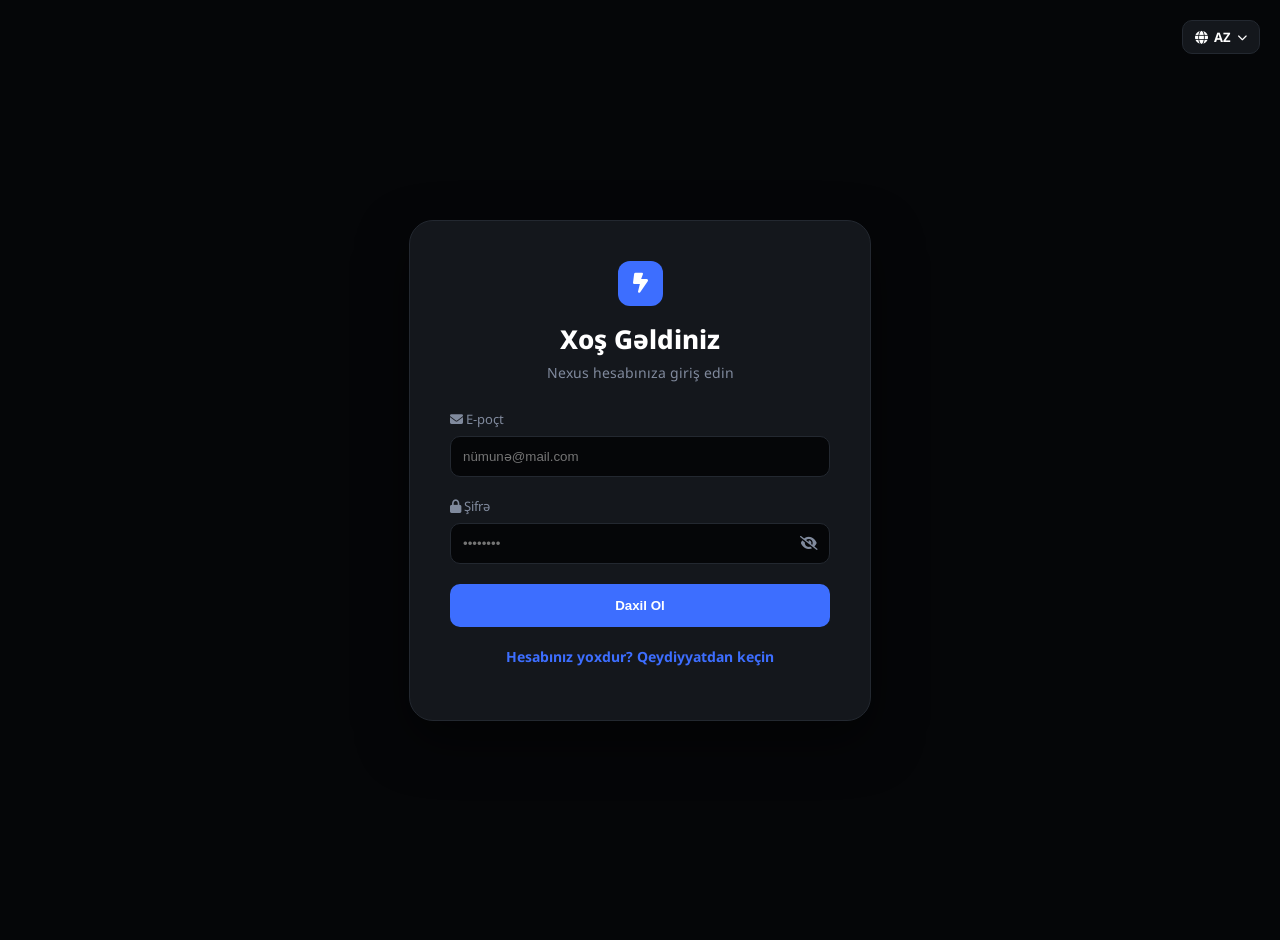
==== auth.html @ 700020e2 "Nexus Crypto Pro v2.0.0" ====
<!DOCTYPE html>
<html lang="en">

<head>
    <meta charset="UTF-8">
    <meta name="viewport" content="width=device-width, initial-scale=1.0">
    <title>Nexus Pro | Giriş və Qeydiyyat</title>
    <link rel="stylesheet" href="css/auth-style.css">
    <link rel="stylesheet" href="https://cdnjs.cloudflare.com/ajax/libs/font-awesome/6.4.0/css/all.min.css">
    <link href="https://fonts.googleapis.com/css2?family=Noto+Sans:wght@300;400;600;800&family=Plus+Jakarta+Sans:wght@300;400;600;800&display=swap" rel="stylesheet">
    <meta name="theme-color" content="#050608">
</head>

<body class="auth-page">
    <!-- Language Selector -->
    <div class="auth-lang-selector" id="lang-selector">
        <button class="lang-btn" id="lang-btn" onclick="toggleLangDropdown()">
            <i class="fa-solid fa-globe"></i>
            <span id="lang-current">AZ</span>
            <i class="fa-solid fa-chevron-down lang-chevron" id="lang-chevron"></i>
        </button>
        <div class="lang-dropdown" id="lang-dropdown">
            <div class="lang-option active" onclick="setLanguage('az')" data-lang="az">
                <span class="lang-flag">🇦🇿</span><span>Azərbaycan</span><span class="lang-code">AZ</span>
            </div>
            <div class="lang-option" onclick="setLanguage('en')" data-lang="en">
                <span class="lang-flag">🇬🇧</span><span>English</span><span class="lang-code">EN</span>
            </div>
            <div class="lang-option" onclick="setLanguage('ru')" data-lang="ru">
                <span class="lang-flag">🇷🇺</span><span>Русский</span><span class="lang-code">RU</span>
            </div>
        </div>
    </div>
    <div class="auth-wrapper">
        <div class="auth-container">
            <div id="login-section" class="auth-card">
                <div class="auth-header">
                    <div class="logo-box" style="margin: 0 auto 15px;"><i class="fa-solid fa-bolt-lightning"></i></div>
                    <h2 data-i18n="auth_welcome">Xoş Gəldiniz</h2>
                    <p data-i18n="auth_login_sub">Nexus hesabınıza giriş edin</p>
                </div>
                <div class="input-group">
                    <label><i class="fa-solid fa-envelope"></i> <span data-i18n="email">E-poçt</span></label>
                    <input type="email" id="login-email" placeholder="nümunə@mail.com">
                </div>
                <div class="input-group">
                    <label><i class="fa-solid fa-lock"></i> <span data-i18n="password">Şifrə</span></label>
                    <div class="pass-box">
                        <input type="password" id="login-pass" class="password-input" placeholder="••••••••">
                        <i class="fa-solid fa-eye-slash toggle-pass"></i>
                    </div>
                </div>
                <button id="btn-login" class="btn-primary" data-i18n="login_btn">Daxil Ol</button>
                <p class="auth-switch"><span data-i18n="no_account">Hesabınız yoxdur?</span> <span id="go-to-reg" data-i18n="register_link">Qeydiyyatdan keçin</span></p>
            </div>

            <div id="register-section" class="auth-card" style="display: none;">
                <div class="auth-header">
                    <h2 data-i18n="new_account">Yeni Hesab</h2>
                    <p data-i18n="reg_sub">Məlumatlarınızı daxil edərək qeydiyyatdan keçin</p>
                </div>
                <div class="input-group">
                    <label><i class="fa-solid fa-user"></i> <span data-i18n="fullname">Tam Adınız</span></label>
                    <input type="text" id="reg-name" placeholder="Ad Soyad">
                </div>
                <div class="input-group">
                    <label><i class="fa-solid fa-envelope"></i> <span data-i18n="email">E-poçt</span></label>
                    <input type="email" id="reg-email" placeholder="nümunə@mail.com">
                </div>
                <div class="input-group">
                    <label><i class="fa-solid fa-lock"></i> <span data-i18n="password">Şifrə</span></label>
                    <input type="password" id="reg-pass" placeholder="••••••••">
                </div>
                <button id="btn-register" class="btn-primary" data-i18n="register_btn">Qeydiyyatı Tamamla</button>
                <p class="auth-switch"><span data-i18n="have_account">Artıq hesabınız var?</span> <span id="go-to-login" data-i18n="login_link">Daxil olun</span></p>
            </div>
        </div>
    </div>
    <script src="js/auth-script.js"></script>
    <script>
    const authI18n = {
        az: { auth_welcome:'Xoş Gəldiniz', auth_login_sub:'Nexus hesabınıza giriş edin', email:'E-poçt', password:'Şifrə', login_btn:'Daxil Ol', no_account:'Hesabınız yoxdur?', register_link:'Qeydiyyatdan keçin', new_account:'Yeni Hesab', reg_sub:'Məlumatlarınızı daxil edərək qeydiyyatdan keçin', fullname:'Tam Adınız', register_btn:'Qeydiyyatı Tamamla', have_account:'Artıq hesabınız var?', login_link:'Daxil olun' },
        en: { auth_welcome:'Welcome Back', auth_login_sub:'Sign in to your Nexus account', email:'Email', password:'Password', login_btn:'Sign In', no_account:"Don't have an account?", register_link:'Register', new_account:'New Account', reg_sub:'Enter your details to create an account', fullname:'Full Name', register_btn:'Complete Registration', have_account:'Already have an account?', login_link:'Sign In' },
        ru: { auth_welcome:'Добро Пожаловать', auth_login_sub:'Войдите в свой аккаунт Nexus', email:'Эл. почта', password:'Пароль', login_btn:'Войти', no_account:'Нет аккаунта?', register_link:'Зарегистрироваться', new_account:'Новый Аккаунт', reg_sub:'Введите данные для регистрации', fullname:'Полное Имя', register_btn:'Завершить Регистрацию', have_account:'Уже есть аккаунт?', login_link:'Войти' }
    };
    let currentLang = localStorage.getItem('nexusLang') || 'az';
    function applyAuthLang(lang) {
        currentLang = lang;
        localStorage.setItem('nexusLang', lang);
        const t = authI18n[lang];
        document.querySelectorAll('[data-i18n]').forEach(el => {
            const key = el.getAttribute('data-i18n');
            if (t[key]) el.textContent = t[key];
        });
        document.getElementById('lang-current').textContent = lang.toUpperCase();
        document.querySelectorAll('.lang-option').forEach(opt => {
            opt.classList.toggle('active', opt.dataset.lang === lang);
        });
    }
    function setLanguage(lang) { applyAuthLang(lang); closeLangDropdown(); }
    function toggleLangDropdown() {
        const dd = document.getElementById('lang-dropdown');
        const ch = document.getElementById('lang-chevron');
        const isOpen = dd.classList.contains('open');
        dd.classList.toggle('open', !isOpen);
        ch.style.transform = isOpen ? 'rotate(0deg)' : 'rotate(180deg)';
    }
    function closeLangDropdown() {
        document.getElementById('lang-dropdown').classList.remove('open');
        document.getElementById('lang-chevron').style.transform = 'rotate(0deg)';
    }
    document.addEventListener('click', (e) => {
        if (!document.getElementById('lang-selector').contains(e.target)) closeLangDropdown();
    });
    applyAuthLang(currentLang);
    </script>
</body>

</html>
---- css/auth-style.css ----
:root {
    --bg-app: #050608;
    --bg-side: #0c0e12;
    --bg-card: #14171c;
    --accent: #3d6eff;
    --text-white: #ffffff;
    --text-gray: #808a9d;
    --border: #232830;
    --danger: #ff3e3e;
}

body {
    font-family: 'Noto Sans', 'Plus Jakarta Sans', sans-serif;
    background-color: var(--bg-app);
    color: var(--text-white);
    margin: 0;
}

/* AUTH DİZAYNI */
.auth-wrapper {
    height: 100vh;
    display: flex;
    justify-content: center;
    align-items: center;
}

.auth-card {
    background: var(--bg-card);
    border: 1px solid var(--border);
    padding: 40px;
    border-radius: 24px;
    width: 380px;
    box-shadow: 0 20px 50px rgba(0,0,0,0.5);
    animation: fadeIn 0.4s ease;
}

.input-group {
    margin-bottom: 20px;
    display: flex;
    flex-direction: column;
}

.input-group label {
    font-size: 13px;
    color: var(--text-gray);
    margin-bottom: 8px;
}

.input-group input {
    padding: 12px;
    background: var(--bg-app);
    border: 1px solid var(--border);
    border-radius: 10px;
    color: white;
    outline: none;
    transition: 0.3s;
}

.input-group input:focus { border-color: var(--accent); }

.btn-primary {
    width: 100%;
    padding: 14px;
    background: var(--accent);
    color: white;
    border: none;
    border-radius: 10px;
    font-weight: bold;
    cursor: pointer;
    transition: 0.3s;
}

.btn-primary:hover { opacity: 0.9; transform: translateY(-2px); }

.auth-switch {
    text-align: center;
    margin-top: 20px;
    font-size: 14px;
    color: var(--text-gray);
}

.auth-switch span { color: var(--accent); cursor: pointer; font-weight: bold; }

@keyframes fadeIn {
    from { opacity: 0; transform: translateY(10px); }
    to { opacity: 1; transform: translateY(0); }
}

/* LOGO BOX */
.logo-box {
    width: 45px;
    height: 45px;
    background: var(--accent);
    display: flex;
    align-items: center;
    justify-content: center;
    border-radius: 12px;
    font-size: 20px;
    color: white;
}

.pass-box {
    position: relative;
    display: flex;
    align-items: center;
    width: 100%;
}

.pass-box input {
    width: 100%;
    padding-right: 40px !important; /* İkon üçün sağda boşluq */
}

.toggle-pass {
    position: absolute;
    right: 12px;
    cursor: pointer;
    color: var(--text-gray);
    font-size: 14px;
    z-index: 5;
    transition: 0.2s;
}

.toggle-pass:hover {
    color: var(--accent);
}
/* =====================================================
   AUTH RESPONSIVE
   ===================================================== */
.auth-wrapper {
    padding: 20px;
    min-height: 100vh;
}

@media (max-width: 480px) {
    .auth-card {
        width: 100%;
        padding: 28px 20px;
        border-radius: 20px;
    }

    .auth-wrapper {
        padding: 16px;
        align-items: flex-start;
        padding-top: 40px;
    }

    .input-group input {
        font-size: 16px; /* prevents iOS zoom */
    }

    .btn-primary {
        font-size: 15px;
        padding: 14px;
    }

    .auth-header h2 {
        font-size: 22px;
    }
}

@media (max-width: 360px) {
    .auth-card {
        padding: 24px 16px;
    }
}

/* auth-header spacing */
.auth-header {
    text-align: center;
    margin-bottom: 28px;
}

.auth-header h2 {
    font-size: 26px;
    font-weight: 800;
    margin: 10px 0 6px;
}

.auth-header p {
    color: var(--text-gray);
    font-size: 14px;
    margin: 0;
}

/* =====================================================
   LANGUAGE SELECTOR (auth page)
   ===================================================== */
.auth-lang-selector {
    position: fixed;
    top: 20px;
    right: 20px;
    z-index: 100;
}

.lang-btn {
    display: flex;
    align-items: center;
    gap: 6px;
    background: var(--bg-card);
    border: 1px solid var(--border);
    color: var(--text-white);
    padding: 7px 12px;
    border-radius: 10px;
    cursor: pointer;
    font-size: 13px;
    font-weight: 700;
    font-family: inherit;
    transition: 0.2s;
}

.lang-btn:hover {
    border-color: var(--accent);
    color: var(--accent);
}

.lang-chevron {
    font-size: 10px;
    transition: transform 0.25s ease;
}

.lang-dropdown {
    position: absolute;
    top: calc(100% + 8px);
    right: 0;
    background: var(--bg-card);
    border: 1px solid var(--border);
    border-radius: 14px;
    padding: 8px;
    min-width: 180px;
    z-index: 9999;
    box-shadow: 0 16px 40px rgba(0,0,0,0.6);
    opacity: 0;
    pointer-events: none;
    transform: translateY(-8px);
    transition: opacity 0.2s ease, transform 0.2s ease;
}

.lang-dropdown.open {
    opacity: 1;
    pointer-events: auto;
    transform: translateY(0);
}

.lang-option {
    display: flex;
    align-items: center;
    gap: 10px;
    padding: 10px 12px;
    border-radius: 10px;
    cursor: pointer;
    transition: 0.15s;
    font-size: 14px;
    color: var(--text-gray);
}

.lang-option:hover { background: rgba(61,110,255,0.08); color: var(--text-white); }
.lang-option.active { background: rgba(61,110,255,0.12); color: var(--accent); font-weight: 700; }
.lang-flag { font-size: 18px; line-height: 1; }
.lang-code { margin-left: auto; font-size: 11px; font-weight: 800; color: var(--text-gray); letter-spacing: 0.5px; }
.lang-option.active .lang-code { color: var(--accent); }

/* Better focus styles for mobile */
.input-group input:focus {
    outline: none;
    border-color: var(--accent);
    box-shadow: 0 0 0 3px rgba(61,110,255,0.15);
}
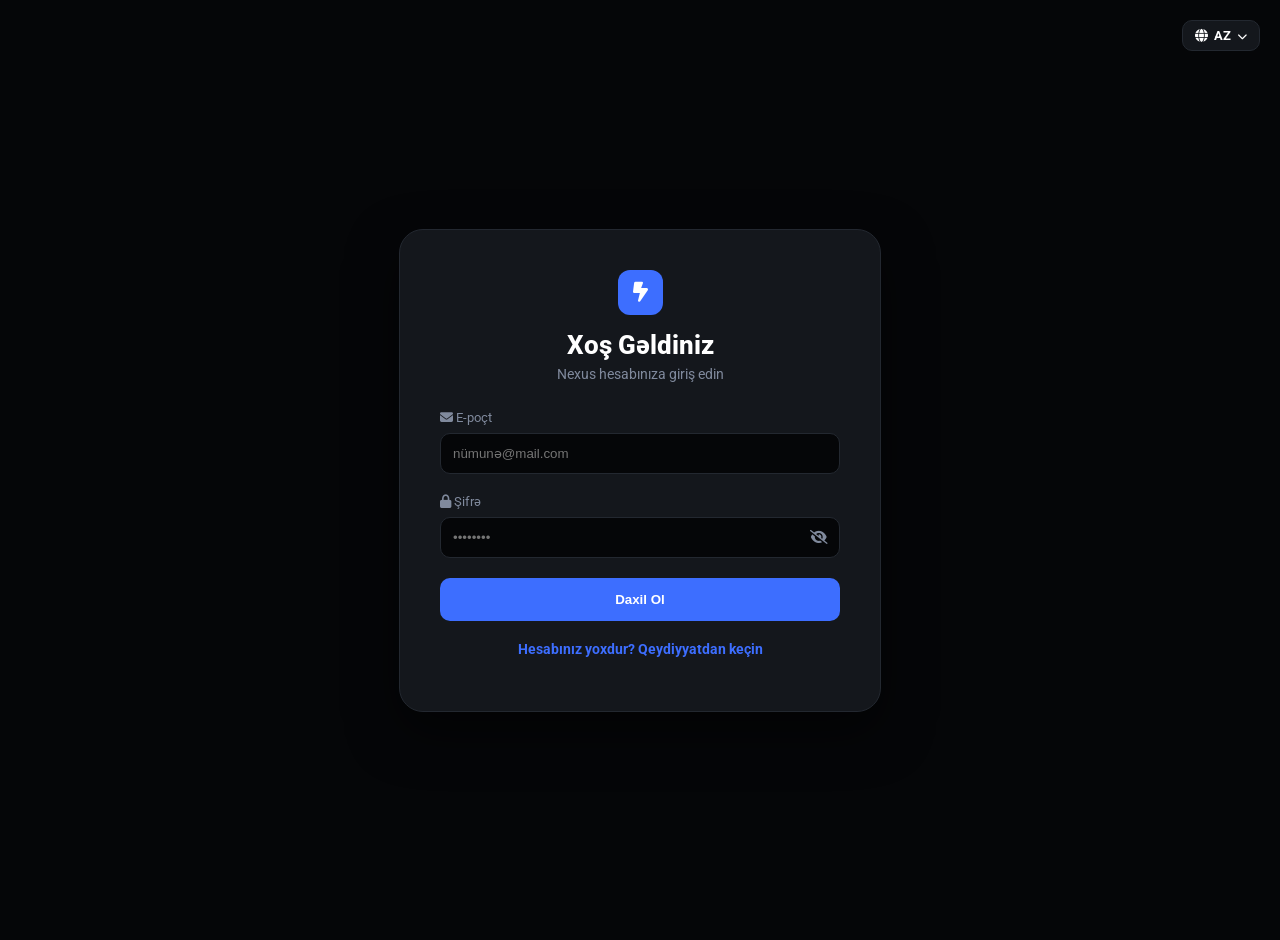
==== commit 6e2dc1b8: "Responsive design" ====
--- a/auth.html
+++ b/auth.html
@@ -7,7 +7,7 @@
     <title>Nexus Pro | Giriş və Qeydiyyat</title>
     <link rel="stylesheet" href="css/auth-style.css">
     <link rel="stylesheet" href="https://cdnjs.cloudflare.com/ajax/libs/font-awesome/6.4.0/css/all.min.css">
-    <link href="https://fonts.googleapis.com/css2?family=Noto+Sans:wght@300;400;600;800&family=Plus+Jakarta+Sans:wght@300;400;600;800&display=swap" rel="stylesheet">
+    <link href="https://fonts.googleapis.com/css2?family=Roboto:wght@300;400;500;700;900&display=swap" rel="stylesheet">
     <meta name="theme-color" content="#050608">
 </head>
 
@@ -24,7 +24,7 @@
                 <span class="lang-flag">🇦🇿</span><span>Azərbaycan</span><span class="lang-code">AZ</span>
             </div>
             <div class="lang-option" onclick="setLanguage('en')" data-lang="en">
-                <span class="lang-flag">🇬🇧</span><span>English</span><span class="lang-code">EN</span>
+                <span class="lang-flag" style="font-size:11px;font-weight:900;color:#4a90d9;letter-spacing:0.5px;">EN</span><span>English</span><span class="lang-code">EN</span>
             </div>
             <div class="lang-option" onclick="setLanguage('ru')" data-lang="ru">
                 <span class="lang-flag">🇷🇺</span><span>Русский</span><span class="lang-code">RU</span>
--- a/css/auth-style.css
+++ b/css/auth-style.css
@@ -10,7 +10,7 @@
 }
 
 body {
-    font-family: 'Noto Sans', 'Plus Jakarta Sans', sans-serif;
+    font-family: 'Roboto', sans-serif;
     background-color: var(--bg-app);
     color: var(--text-white);
     margin: 0;
@@ -27,9 +27,9 @@
 .auth-card {
     background: var(--bg-card);
     border: 1px solid var(--border);
-    padding: 40px;
+    padding: clamp(1.5rem, 4vw, 2.5rem);
     border-radius: 24px;
-    width: 380px;
+    width: clamp(300px, 90vw, 400px);
     box-shadow: 0 20px 50px rgba(0,0,0,0.5);
     animation: fadeIn 0.4s ease;
 }
@@ -135,33 +135,44 @@
 @media (max-width: 480px) {
     .auth-card {
         width: 100%;
-        padding: 28px 20px;
-        border-radius: 20px;
+        padding: 1.5rem 1.25rem;
+        border-radius: 18px;
     }
 
     .auth-wrapper {
-        padding: 16px;
+        padding: 1rem;
         align-items: flex-start;
-        padding-top: 40px;
+        padding-top: 2.5rem;
     }
 
     .input-group input {
-        font-size: 16px; /* prevents iOS zoom */
+        font-size: 1rem; /* prevents iOS zoom */
+        padding: 0.75rem;
     }
 
     .btn-primary {
-        font-size: 15px;
-        padding: 14px;
+        font-size: 0.9rem;
+        padding: 0.875rem;
     }
 
     .auth-header h2 {
-        font-size: 22px;
+        font-size: 1.35rem;
+    }
+
+    .auth-header p {
+        font-size: 0.8rem;
     }
 }
 
 @media (max-width: 360px) {
     .auth-card {
-        padding: 24px 16px;
+        padding: 1.25rem 1rem;
+    }
+
+    .logo-box {
+        width: 38px;
+        height: 38px;
+        font-size: 16px;
     }
 }
 
